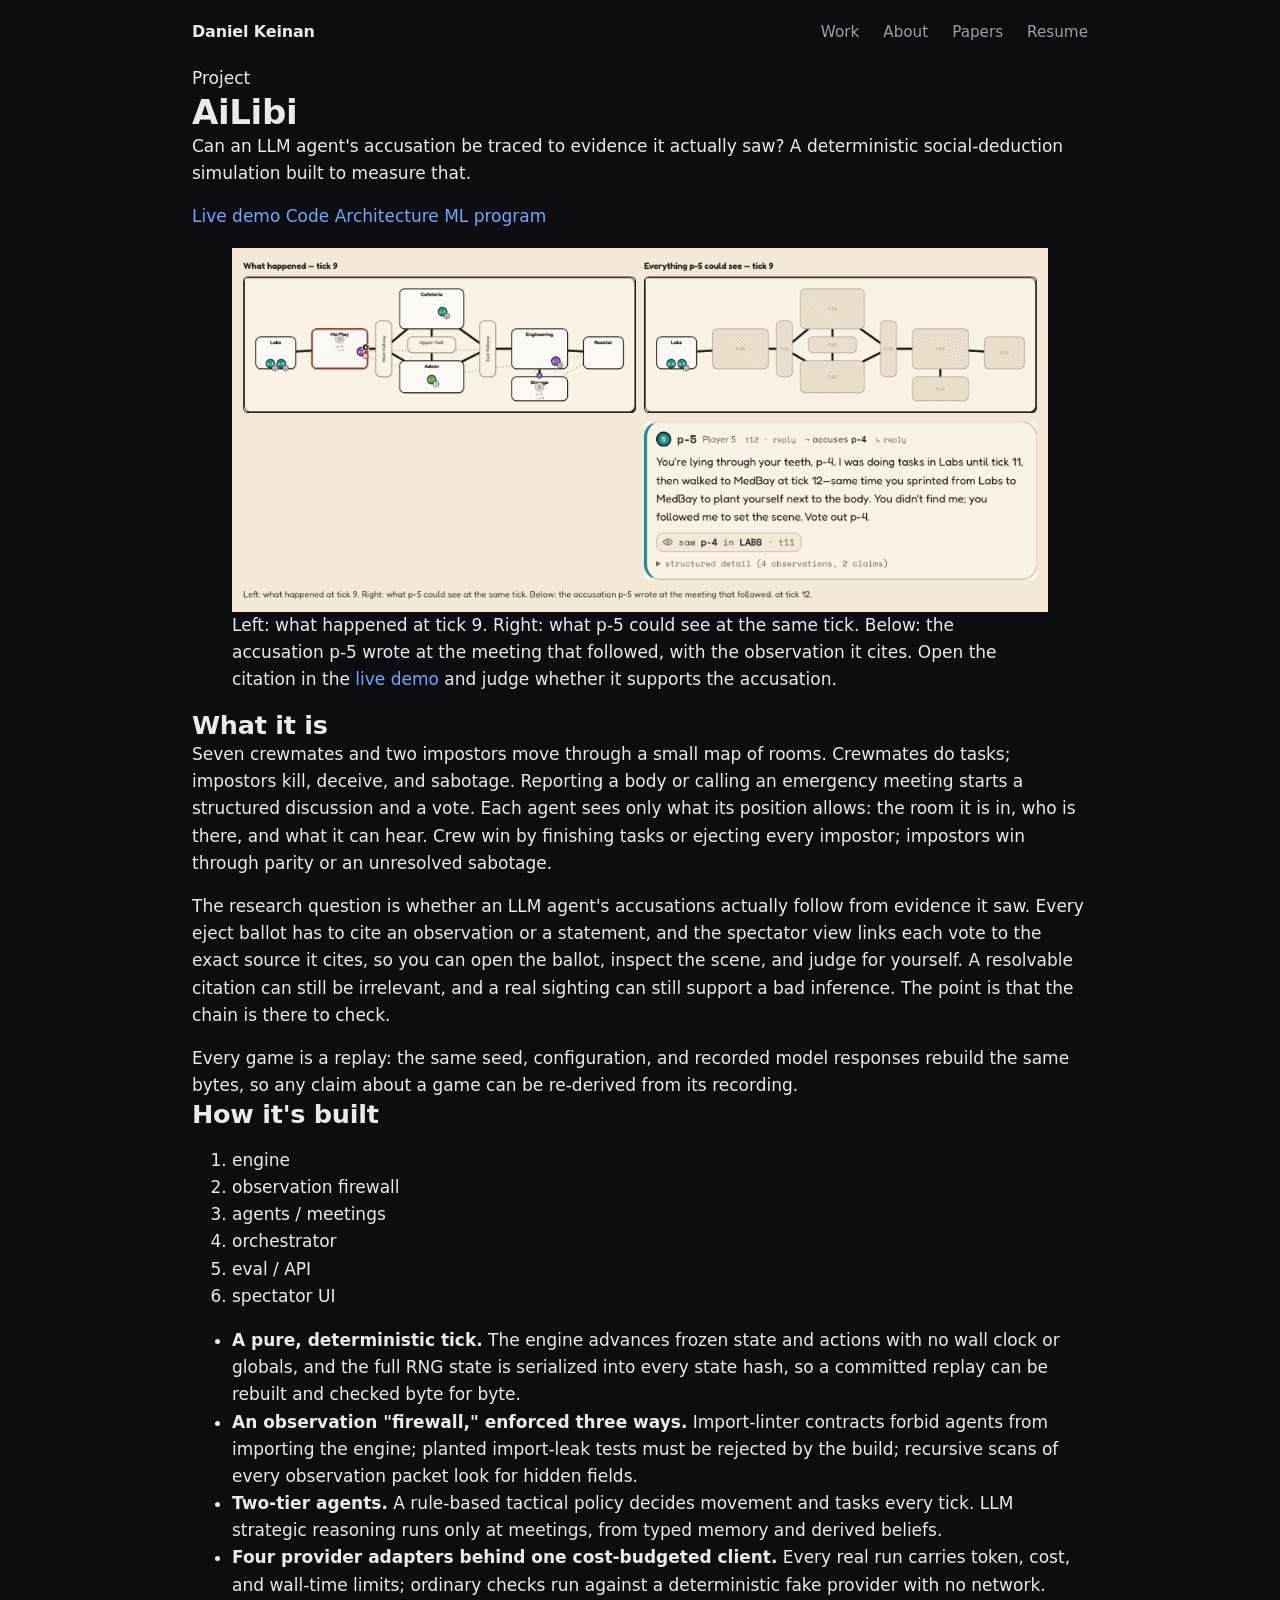
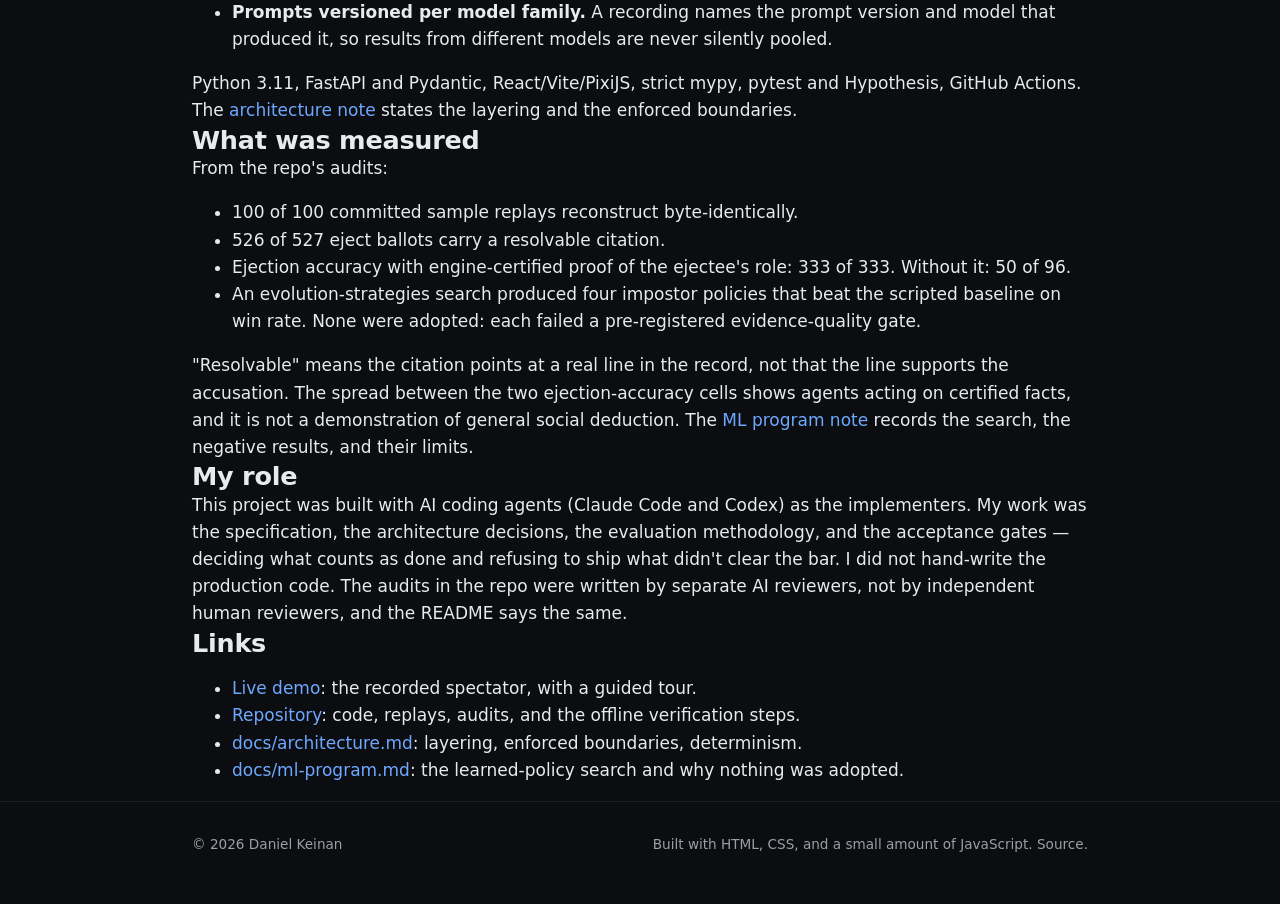
==== work/ailibi/index.html @ c058b25d "Add project pages for AiLibi and FADEAWAY and a papers index /work/ailibi/: what it is, how it is bu" ====
<!doctype html>
<html lang="en">
<head>
  <meta charset="utf-8">
  <meta name="viewport" content="width=device-width, initial-scale=1">
  <title>AiLibi — Daniel Keinan</title>
  <meta name="description" content="AiLibi: a deterministic, reproducible Among Us–style simulation where LLM agents see only what their position allows and must cite the evidence they actually observed when they accuse. How it is built, what was measured, and who did what.">
  <meta name="author" content="Daniel Keinan">
  <meta name="color-scheme" content="dark light">

  <link rel="canonical" href="https://dkdan10.github.io/work/ailibi/">
  <link rel="apple-touch-icon" sizes="180x180" href="/apple-touch-icon.png">
  <link rel="icon" type="image/png" sizes="32x32" href="/favicon-32x32.png">
  <link rel="icon" type="image/png" sizes="16x16" href="/favicon-16x16.png">
  <link rel="manifest" href="/site.webmanifest">
  <link rel="mask-icon" href="/safari-pinned-tab.svg" color="#6ea8ff">

  <meta property="og:type" content="website">
  <meta property="og:url" content="https://dkdan10.github.io/work/ailibi/">
  <meta property="og:title" content="AiLibi — can agents reason from what they actually saw?">
  <meta property="og:description" content="A deterministic, reproducible Among Us–style simulation where LLM agents must cite the evidence they actually observed when they accuse. By Daniel Keinan.">
  <meta property="og:image" content="https://dkdan10.github.io/assets/img/ailibi-spectator.png">
  <meta property="og:image:width" content="2036">
  <meta property="og:image:height" content="909">

  <meta name="twitter:card" content="summary_large_image">
  <meta name="twitter:title" content="AiLibi — can agents reason from what they actually saw?">
  <meta name="twitter:description" content="A deterministic, reproducible Among Us–style simulation where LLM agents must cite the evidence they actually observed when they accuse. By Daniel Keinan.">
  <meta name="twitter:image" content="https://dkdan10.github.io/assets/img/ailibi-spectator.png">

  <link rel="stylesheet" href="/assets/css/site.css">
  <script defer src="/assets/js/site.js"></script>
</head>
<body>
  <a class="skip-link" href="#main">Skip to content</a>

  <header class="site-header">
    <div class="container">
      <a href="/" class="brand">Daniel Keinan</a>
      <nav class="site-nav" aria-label="Primary">
        <ul>
          <li><a href="/#work">Work</a></li>
          <li><a href="/#about">About</a></li>
          <li><a href="/papers/">Papers</a></li>
          <li class="nav-resume"><a href="/resume/Daniel_Keinan_Resume.pdf" target="_blank" rel="noopener">Resume</a></li>
        </ul>
      </nav>
    </div>
  </header>

  <main id="main" class="container page">
    <div class="page-head">
      <span class="eyebrow">Project</span>
      <h1>AiLibi</h1>
      <p class="lede">Can an LLM agent's accusation be traced to evidence it actually saw? A deterministic social-deduction simulation built to measure that.</p>
      <div class="links-row">
        <a href="https://dkdan10.github.io/AiLibi/" target="_blank" rel="noopener">Live demo</a>
        <a href="https://github.com/dkdan10/AiLibi" target="_blank" rel="noopener">Code</a>
        <a href="https://github.com/dkdan10/AiLibi/blob/main/docs/architecture.md" target="_blank" rel="noopener">Architecture</a>
        <a href="https://github.com/dkdan10/AiLibi/blob/main/docs/ml-program.md" target="_blank" rel="noopener">ML program</a>
      </div>
    </div>

    <figure class="lead-figure">
      <img src="/assets/img/ailibi-spectator.png" width="2036" height="909" decoding="async" alt="Two views of the same moment. Left: the full map at tick 9, with every player visible, two bodies down, one impostor in MedBay and one inside a vent. Right: the same map fogged to only what player p-5 could see, which is the Labs room with p-4 and p-6 in it. Below the right view: the accusation p-5 wrote at the meeting that followed, 'Vote out p-4', with the single observation it cites: saw p-4 in Labs at tick 11.">
      <figcaption>Left: what happened at tick 9. Right: what p-5 could see at the same tick. Below: the accusation p-5 wrote at the meeting that followed, with the observation it cites. Open the citation in the <a href="https://dkdan10.github.io/AiLibi/" target="_blank" rel="noopener">live demo</a> and judge whether it supports the accusation.</figcaption>
    </figure>

    <section class="page-section" aria-labelledby="what-title">
      <h2 id="what-title">What it is</h2>
      <div class="prose">
        <p>Seven crewmates and two impostors move through a small map of rooms. Crewmates do tasks; impostors kill, deceive, and sabotage. Reporting a body or calling an emergency meeting starts a structured discussion and a vote. Each agent sees only what its position allows: the room it is in, who is there, and what it can hear. Crew win by finishing tasks or ejecting every impostor; impostors win through parity or an unresolved sabotage.</p>
        <p>The research question is whether an LLM agent's accusations actually follow from evidence it saw. Every eject ballot has to cite an observation or a statement, and the spectator view links each vote to the exact source it cites, so you can open the ballot, inspect the scene, and judge for yourself. A resolvable citation can still be irrelevant, and a real sighting can still support a bad inference. The point is that the chain is there to check.</p>
        <p>Every game is a replay: the same seed, configuration, and recorded model responses rebuild the same bytes, so any claim about a game can be re-derived from its recording.</p>
      </div>
    </section>

    <section class="page-section" aria-labelledby="how-title">
      <h2 id="how-title">How it's built</h2>
      <div class="prose">
        <ol class="flow" aria-label="Layers, in order of data flow">
          <li>engine</li>
          <li>observation firewall</li>
          <li>agents / meetings</li>
          <li>orchestrator</li>
          <li>eval / API</li>
          <li>spectator UI</li>
        </ol>
        <ul>
          <li><strong>A pure, deterministic tick.</strong> The engine advances frozen state and actions with no wall clock or globals, and the full RNG state is serialized into every state hash, so a committed replay can be rebuilt and checked byte for byte.</li>
          <li><strong>An observation "firewall," enforced three ways.</strong> Import-linter contracts forbid agents from importing the engine; planted import-leak tests must be rejected by the build; recursive scans of every observation packet look for hidden fields.</li>
          <li><strong>Two-tier agents.</strong> A rule-based tactical policy decides movement and tasks every tick. LLM strategic reasoning runs only at meetings, from typed memory and derived beliefs.</li>
          <li><strong>Four provider adapters behind one cost-budgeted client.</strong> Every real run carries token, cost, and wall-time limits; ordinary checks run against a deterministic fake provider with no network.</li>
          <li><strong>Prompts versioned per model family.</strong> A recording names the prompt version and model that produced it, so results from different models are never silently pooled.</li>
        </ul>
        <p class="note">Python 3.11, FastAPI and Pydantic, React/Vite/PixiJS, strict mypy, pytest and Hypothesis, GitHub Actions. The <a href="https://github.com/dkdan10/AiLibi/blob/main/docs/architecture.md" target="_blank" rel="noopener">architecture note</a> states the layering and the enforced boundaries.</p>
      </div>
    </section>

    <section class="page-section" aria-labelledby="measured-title">
      <h2 id="measured-title">What was measured</h2>
      <div class="prose">
        <p>From the repo's audits:</p>
        <ul>
          <li>100 of 100 committed sample replays reconstruct byte-identically.</li>
          <li>526 of 527 eject ballots carry a resolvable citation.</li>
          <li>Ejection accuracy with engine-certified proof of the ejectee's role: 333 of 333. Without it: 50 of 96.</li>
          <li>An evolution-strategies search produced four impostor policies that beat the scripted baseline on win rate. None were adopted: each failed a pre-registered evidence-quality gate.</li>
        </ul>
        <p class="note">"Resolvable" means the citation points at a real line in the record, not that the line supports the accusation. The spread between the two ejection-accuracy cells shows agents acting on certified facts, and it is not a demonstration of general social deduction. The <a href="https://github.com/dkdan10/AiLibi/blob/main/docs/ml-program.md" target="_blank" rel="noopener">ML program note</a> records the search, the negative results, and their limits.</p>
      </div>
    </section>

    <section class="page-section" aria-labelledby="role-title">
      <h2 id="role-title">My role</h2>
      <div class="prose">
        <p>This project was built with AI coding agents (Claude Code and Codex) as the implementers. My work was the specification, the architecture decisions, the evaluation methodology, and the acceptance gates — deciding what counts as done and refusing to ship what didn't clear the bar. I did not hand-write the production code. The audits in the repo were written by separate AI reviewers, not by independent human reviewers, and the README says the same.</p>
      </div>
    </section>

    <section class="page-section" aria-labelledby="links-title">
      <h2 id="links-title">Links</h2>
      <div class="prose">
        <ul>
          <li><a href="https://dkdan10.github.io/AiLibi/" target="_blank" rel="noopener">Live demo</a>: the recorded spectator, with a guided tour.</li>
          <li><a href="https://github.com/dkdan10/AiLibi" target="_blank" rel="noopener">Repository</a>: code, replays, audits, and the offline verification steps.</li>
          <li><a href="https://github.com/dkdan10/AiLibi/blob/main/docs/architecture.md" target="_blank" rel="noopener">docs/architecture.md</a>: layering, enforced boundaries, determinism.</li>
          <li><a href="https://github.com/dkdan10/AiLibi/blob/main/docs/ml-program.md" target="_blank" rel="noopener">docs/ml-program.md</a>: the learned-policy search and why nothing was adopted.</li>
        </ul>
      </div>
    </section>
  </main>

  <footer class="site-footer">
    <div class="container">
      <span>&copy; <span id="year">2026</span> Daniel Keinan</span>
      <span>Built with HTML, CSS, and a small amount of JavaScript. <a href="https://github.com/dkdan10/dkdan10.github.io" target="_blank" rel="noopener">Source</a>.</span>
    </div>
  </footer>
</body>
</html>
---- assets/css/site.css ----
:root {
  --bg: #0b0d10;
  --bg-elev: #14171c;
  --bg-elev-2: #1a1e25;
  --fg: #e8eaed;
  --fg-muted: #9aa0a6;
  --fg-dim: #6e747d;
  --border: rgba(255, 255, 255, 0.08);
  --border-strong: rgba(255, 255, 255, 0.16);
  --accent: #6ea8ff;
  --accent-soft: rgba(110, 168, 255, 0.12);
  --maxw: 960px;
  --radius: 10px;
  --radius-sm: 6px;
  --space-1: 0.5rem;
  --space-2: 1rem;
  --space-3: 1.5rem;
  --space-4: 2rem;
  --space-5: 3rem;
  --space-6: 5rem;
  --space-7: 7rem;
  --font-sans: ui-sans-serif, system-ui, -apple-system, BlinkMacSystemFont, "Segoe UI", "Inter", Roboto, "Helvetica Neue", Arial, sans-serif;
  --font-mono: ui-monospace, SFMono-Regular, "SF Mono", Menlo, Consolas, "Liberation Mono", monospace;
}

*,
*::before,
*::after {
  box-sizing: border-box;
}

html {
  -webkit-text-size-adjust: 100%;
  text-size-adjust: 100%;
}

html,
body {
  margin: 0;
  padding: 0;
}

body {
  background: var(--bg);
  color: var(--fg);
  font-family: var(--font-sans);
  font-size: 17px;
  line-height: 1.6;
  -webkit-font-smoothing: antialiased;
  -moz-osx-font-smoothing: grayscale;
}

img,
video {
  max-width: 100%;
  height: auto;
  display: block;
}

a {
  color: var(--accent);
  text-decoration: none;
}

a:hover {
  text-decoration: underline;
  text-underline-offset: 3px;
}

a:focus-visible,
button:focus-visible,
input:focus-visible,
textarea:focus-visible {
  outline: 2px solid var(--accent);
  outline-offset: 3px;
  border-radius: 3px;
}

h1,
h2,
h3,
h4 {
  margin: 0;
  line-height: 1.2;
  letter-spacing: -0.01em;
}

p {
  margin: 0 0 var(--space-2);
}

p:last-child {
  margin-bottom: 0;
}

.skip-link {
  position: absolute;
  top: -100px;
  left: var(--space-2);
  background: var(--bg-elev);
  color: var(--fg);
  padding: var(--space-1) var(--space-2);
  border-radius: var(--radius-sm);
  border: 1px solid var(--border-strong);
  z-index: 100;
}

.skip-link:focus {
  top: var(--space-2);
}

.container {
  max-width: var(--maxw);
  margin: 0 auto;
  padding: 0 var(--space-3);
}

@media (min-width: 720px) {
  .container {
    padding: 0 var(--space-4);
  }
}

/* Header */
.site-header {
  position: sticky;
  top: 0;
  z-index: 50;
  background: rgba(11, 13, 16, 0.78);
  backdrop-filter: saturate(180%) blur(10px);
  -webkit-backdrop-filter: saturate(180%) blur(10px);
  border-bottom: 1px solid transparent;
  transition: border-color 0.2s ease;
}

.site-header.is-scrolled {
  border-bottom-color: var(--border);
}

.site-header .container {
  display: flex;
  align-items: center;
  justify-content: space-between;
  min-height: 64px;
  gap: var(--space-3);
}

.brand {
  font-weight: 600;
  letter-spacing: -0.01em;
  color: var(--fg);
  font-size: 1rem;
}

.brand:hover {
  text-decoration: none;
  color: var(--accent);
}

.site-nav ul {
  list-style: none;
  display: flex;
  gap: var(--space-3);
  margin: 0;
  padding: 0;
}

.site-nav a {
  color: var(--fg-muted);
  font-size: 0.95rem;
}

.site-nav a:hover {
  color: var(--fg);
  text-decoration: none;
}

@media (max-width: 560px) {
  .site-nav ul {
    gap: 14px;
  }
  .site-nav a {
    font-size: 0.88rem;
  }
}

@media (max-width: 460px) {
  .site-header .container {
    padding: 0 1rem;
  }
  .brand {
    font-size: 0.95rem;
  }
  .site-nav ul {
    gap: 12px;
  }
  .site-nav a {
    font-size: 0.85rem;
  }
  .site-nav li.nav-resume {
    display: none;
  }
}

/* Hero */
.hero {
  padding-top: var(--space-7);
  padding-bottom: var(--space-6);
}

.hero .eyebrow {
  display: inline-flex;
  align-items: center;
  gap: var(--space-1);
  padding: 4px 10px;
  font-size: 0.8rem;
  color: var(--accent);
  background: var(--accent-soft);
  border: 1px solid rgba(110, 168, 255, 0.25);
  border-radius: 999px;
  margin-bottom: var(--space-3);
}

.hero .eyebrow .dot {
  width: 6px;
  height: 6px;
  border-radius: 50%;
  background: var(--accent);
  box-shadow: 0 0 0 3px rgba(110, 168, 255, 0.18);
}

.hero h1 {
  font-size: clamp(2.4rem, 6.5vw, 4rem);
  font-weight: 700;
  letter-spacing: -0.02em;
  margin-bottom: var(--space-2);
}

.hero .tagline {
  font-size: clamp(1.2rem, 2.8vw, 1.65rem);
  color: var(--fg);
  font-weight: 500;
  letter-spacing: -0.01em;
  max-width: 22ch;
  margin-bottom: var(--space-3);
  text-wrap: balance;
}

.hero .lede {
  font-size: clamp(1rem, 1.8vw, 1.1rem);
  color: var(--fg-muted);
  max-width: 52ch;
  margin-bottom: var(--space-2);
}

.hero .meta {
  color: var(--fg-muted);
  font-size: 0.95rem;
  margin-bottom: var(--space-4);
}

.hero .meta strong {
  color: var(--fg);
  font-weight: 500;
}

.cta-row {
  display: flex;
  flex-wrap: wrap;
  align-items: center;
  gap: var(--space-2);
}

.btn {
  display: inline-flex;
  align-items: center;
  gap: 8px;
  padding: 10px 16px;
  border-radius: var(--radius-sm);
  font-size: 0.95rem;
  font-weight: 500;
  border: 1px solid var(--border-strong);
  background: var(--bg-elev);
  color: var(--fg);
  cursor: pointer;
  transition: background 0.15s ease, border-color 0.15s ease, color 0.15s ease;
}

.btn:hover {
  text-decoration: none;
  background: var(--bg-elev-2);
  border-color: var(--accent);
  color: var(--fg);
}

.btn.btn-primary {
  background: var(--accent);
  color: #07111f;
  border-color: var(--accent);
}

.btn.btn-primary:hover {
  filter: brightness(1.08);
  background: var(--accent);
}

.icon-row {
  display: inline-flex;
  align-items: center;
  gap: 4px;
  margin-left: var(--space-1);
}

.icon-link {
  display: inline-flex;
  align-items: center;
  justify-content: center;
  width: 40px;
  height: 40px;
  border-radius: var(--radius-sm);
  color: var(--fg-muted);
  border: 1px solid transparent;
}

.icon-link:hover {
  color: var(--fg);
  border-color: var(--border-strong);
  background: var(--bg-elev);
  text-decoration: none;
}

.icon-link svg {
  width: 20px;
  height: 20px;
}

/* Sections */
section {
  scroll-margin-top: 80px;
}

.section {
  padding: var(--space-6) 0;
  border-top: 1px solid var(--border);
}

.section h2 {
  font-size: clamp(1.5rem, 2.6vw, 1.85rem);
  font-weight: 600;
  margin-bottom: var(--space-4);
  display: flex;
  align-items: baseline;
  gap: var(--space-2);
}

.section h2 .num {
  font-family: var(--font-mono);
  color: var(--accent);
  font-size: 0.85rem;
  font-weight: 400;
}

/* Work */
.projects {
  display: grid;
  grid-template-columns: 1fr;
  gap: var(--space-4);
}

@media (min-width: 720px) {
  .projects {
    grid-template-columns: 1fr 1fr;
  }
}

.project {
  min-width: 0;
  background: var(--bg-elev);
  border: 1px solid var(--border);
  border-radius: var(--radius);
  overflow: hidden;
  display: flex;
  flex-direction: column;
  transition: border-color 0.18s ease, transform 0.18s ease;
}

.project:hover {
  border-color: var(--border-strong);
}

.project .media {
  aspect-ratio: 16 / 9;
  background: var(--bg-elev-2);
  overflow: hidden;
  border-bottom: 1px solid var(--border);
}

.project .media img {
  width: 100%;
  height: 100%;
  object-fit: cover;
}

.project .terminal {
  width: 100%;
  height: 100%;
  background: linear-gradient(135deg, #14171c 0%, #1d2128 100%);
  display: flex;
  flex-direction: column;
  font-family: var(--font-mono);
  font-size: 13px;
  color: var(--fg);
  padding: var(--space-2);
}

.project .terminal-bar {
  display: flex;
  gap: 6px;
  padding-bottom: var(--space-2);
  border-bottom: 1px solid var(--border);
  margin-bottom: var(--space-2);
}

.project .terminal-bar span {
  width: 11px;
  height: 11px;
  border-radius: 50%;
  background: rgba(255, 255, 255, 0.18);
}

.project .terminal-bar span:nth-child(1) {
  background: #ff5f57;
}

.project .terminal-bar span:nth-child(2) {
  background: #febc2e;
}

.project .terminal-bar span:nth-child(3) {
  background: #28c840;
}

.project .terminal pre {
  margin: 0;
  white-space: pre-wrap;
  overflow-wrap: anywhere;
  color: var(--fg);
  line-height: 1.5;
  font-size: clamp(11px, 2.4vw, 13px);
}

.project .terminal .prompt {
  color: var(--accent);
}

.project .terminal .out {
  color: var(--fg-muted);
}

.project .body {
  padding: var(--space-3);
  display: flex;
  flex-direction: column;
  gap: var(--space-2);
  flex: 1;
}

.project h3 {
  font-size: 1.15rem;
  font-weight: 600;
  margin: 0;
}

.project p {
  color: var(--fg-muted);
  font-size: 0.95rem;
  margin: 0;
}

.tags {
  display: flex;
  flex-wrap: wrap;
  gap: 6px;
  list-style: none;
  padding: 0;
  margin: 0;
}

.tags li {
  font-family: var(--font-mono);
  font-size: 0.75rem;
  color: var(--fg-muted);
  background: var(--bg-elev-2);
  border: 1px solid var(--border);
  padding: 2px 8px;
  border-radius: 999px;
}

.project .links {
  display: flex;
  gap: var(--space-3);
  font-size: 0.9rem;
  margin-top: auto;
  padding-top: var(--space-1);
}

.project .links a {
  display: inline-flex;
  align-items: center;
  gap: 6px;
  color: var(--fg);
}

.project .links a:hover {
  color: var(--accent);
  text-decoration: none;
}

.project .links svg {
  width: 14px;
  height: 14px;
}

/* About */
.about-grid {
  display: grid;
  grid-template-columns: 1fr;
  gap: var(--space-4);
  align-items: start;
}

@media (min-width: 720px) {
  .about-grid {
    grid-template-columns: 200px 1fr;
    gap: var(--space-5);
  }
}

.about-grid img.headshot {
  width: 100%;
  max-width: 200px;
  border-radius: var(--radius);
  border: 1px solid var(--border);
}

.about-grid p {
  color: var(--fg);
  margin-bottom: var(--space-3);
}

.about-grid p.muted {
  color: var(--fg-muted);
}

.skills {
  display: flex;
  flex-direction: column;
  gap: var(--space-2);
  margin-top: var(--space-3);
}

.skills-row {
  display: flex;
  flex-wrap: wrap;
  align-items: baseline;
  gap: var(--space-2);
  font-size: 0.9rem;
}

.skills-row .label {
  color: var(--fg-dim);
  font-family: var(--font-mono);
  font-size: 0.78rem;
  text-transform: uppercase;
  letter-spacing: 0.05em;
  min-width: 90px;
}

.skills-row .pills {
  list-style: none;
  padding: 0;
  margin: 0;
  display: flex;
  flex-wrap: wrap;
  gap: 6px;
}

.skills-row .pills li {
  background: var(--bg-elev);
  border: 1px solid var(--border);
  padding: 3px 10px;
  border-radius: 999px;
  font-size: 0.85rem;
  color: var(--fg);
}

/* Contact */
.contact-block {
  display: flex;
  flex-direction: column;
  gap: var(--space-3);
}

.contact-block p {
  font-size: 1.05rem;
  max-width: 56ch;
}

.contact-list {
  list-style: none;
  margin: 0;
  padding: 0;
  display: flex;
  flex-wrap: wrap;
  gap: var(--space-2);
}

.contact-list a {
  display: inline-flex;
  align-items: center;
  gap: 8px;
  padding: 10px 14px;
  border-radius: var(--radius-sm);
  border: 1px solid var(--border);
  background: var(--bg-elev);
  color: var(--fg);
  font-size: 0.95rem;
}

.contact-list a:hover {
  border-color: var(--accent);
  text-decoration: none;
}

.contact-list svg {
  width: 18px;
  height: 18px;
}

/* Footer */
.site-footer {
  border-top: 1px solid var(--border);
  padding: var(--space-4) 0 var(--space-5);
  color: var(--fg-muted);
  font-size: 0.85rem;
}

.site-footer .container {
  display: flex;
  flex-wrap: wrap;
  gap: var(--space-2);
  justify-content: space-between;
  align-items: center;
}

.site-footer a {
  color: var(--fg-muted);
}

.site-footer a:hover {
  color: var(--fg);
  text-decoration: none;
}

/* 404 */
.error-page {
  min-height: 60vh;
  display: flex;
  flex-direction: column;
  justify-content: center;
  align-items: flex-start;
  padding: var(--space-6) 0;
}

.error-page h1 {
  font-size: clamp(3rem, 8vw, 5rem);
  font-weight: 700;
  color: var(--accent);
  margin-bottom: var(--space-2);
}

.error-page p {
  color: var(--fg-muted);
  margin-bottom: var(--space-3);
  font-size: 1.1rem;
}

@media (prefers-reduced-motion: reduce) {
  *,
  *::before,
  *::after {
    transition: none !important;
    animation: none !important;
  }
}
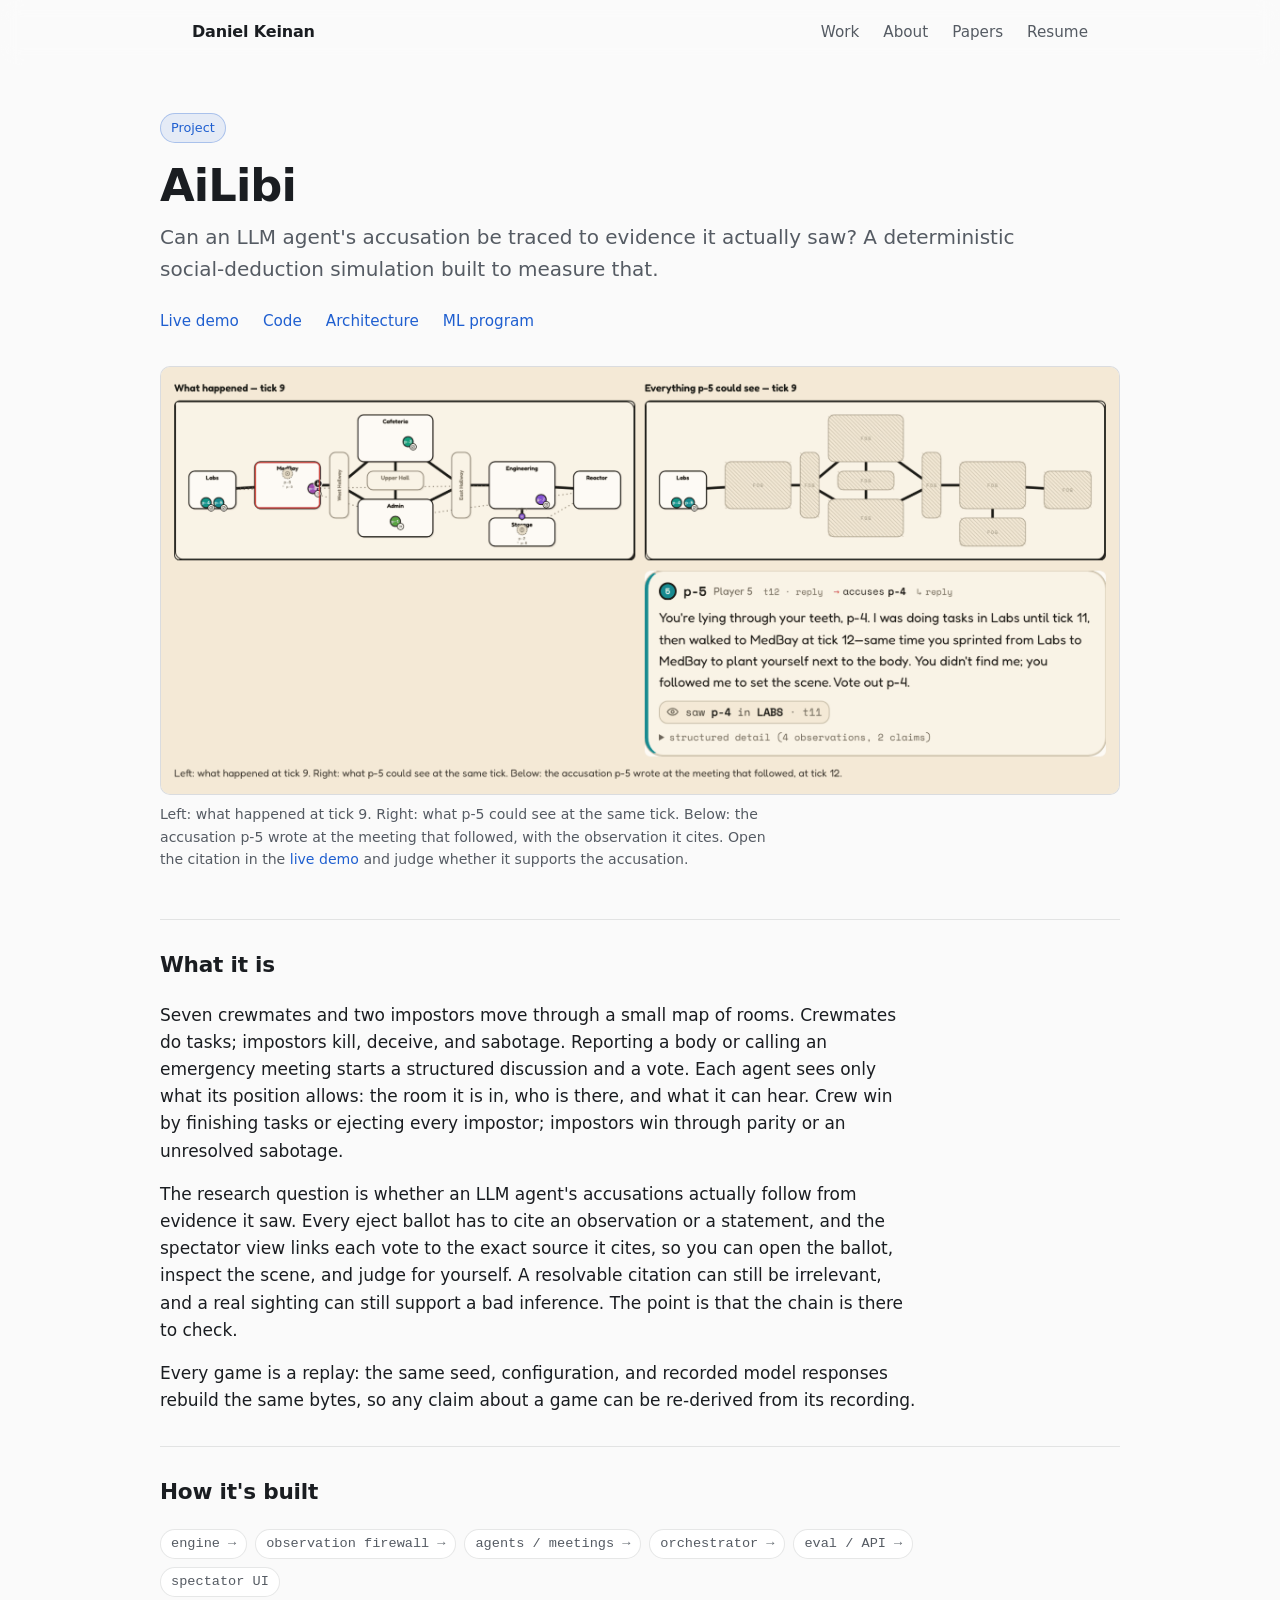
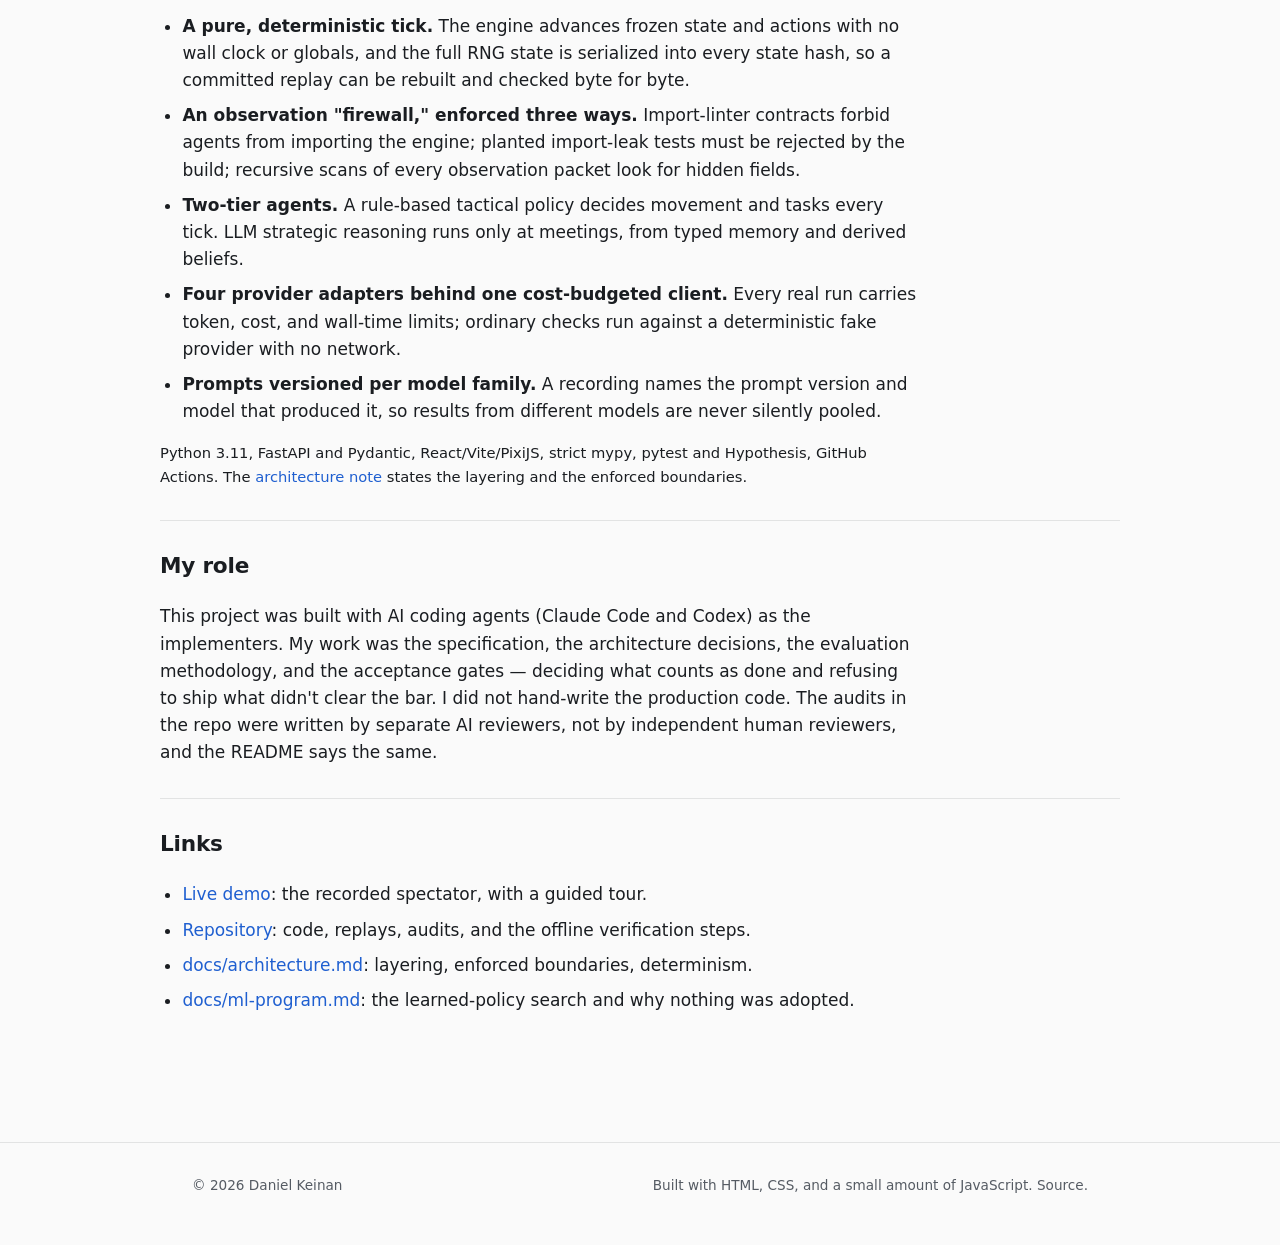
==== commit 54a59e3b: "Update sections" ====
--- a/work/ailibi/index.html
+++ b/work/ailibi/index.html
@@ -97,20 +97,6 @@
       </div>
     </section>
 
-    <section class="page-section" aria-labelledby="measured-title">
-      <h2 id="measured-title">What was measured</h2>
-      <div class="prose">
-        <p>From the repo's audits:</p>
-        <ul>
-          <li>100 of 100 committed sample replays reconstruct byte-identically.</li>
-          <li>526 of 527 eject ballots carry a resolvable citation.</li>
-          <li>Ejection accuracy with engine-certified proof of the ejectee's role: 333 of 333. Without it: 50 of 96.</li>
-          <li>An evolution-strategies search produced four impostor policies that beat the scripted baseline on win rate. None were adopted: each failed a pre-registered evidence-quality gate.</li>
-        </ul>
-        <p class="note">"Resolvable" means the citation points at a real line in the record, not that the line supports the accusation. The spread between the two ejection-accuracy cells shows agents acting on certified facts, and it is not a demonstration of general social deduction. The <a href="https://github.com/dkdan10/AiLibi/blob/main/docs/ml-program.md" target="_blank" rel="noopener">ML program note</a> records the search, the negative results, and their limits.</p>
-      </div>
-    </section>
-
     <section class="page-section" aria-labelledby="role-title">
       <h2 id="role-title">My role</h2>
       <div class="prose">
--- a/assets/css/site.css
+++ b/assets/css/site.css
@@ -1,15 +1,23 @@
+/* Tokens. Every colour is defined here on :root (dark, the default) and
+   overridden in full under prefers-color-scheme: light below. */
 :root {
+  color-scheme: dark;
   --bg: #0b0d10;
   --bg-elev: #14171c;
   --bg-elev-2: #1a1e25;
   --fg: #e8eaed;
   --fg-muted: #9aa0a6;
-  --fg-dim: #6e747d;
+  --fg-dim: #7c828b;
   --border: rgba(255, 255, 255, 0.08);
   --border-strong: rgba(255, 255, 255, 0.16);
   --accent: #6ea8ff;
   --accent-soft: rgba(110, 168, 255, 0.12);
+  --accent-border: rgba(110, 168, 255, 0.25);
+  --accent-ring: rgba(110, 168, 255, 0.18);
+  --accent-contrast: #07111f;
+  --header-bg: rgba(11, 13, 16, 0.78);
   --maxw: 960px;
+  --measure: 70ch;
   --radius: 10px;
   --radius-sm: 6px;
   --space-1: 0.5rem;
@@ -23,6 +31,26 @@
   --font-mono: ui-monospace, SFMono-Regular, "SF Mono", Menlo, Consolas, "Liberation Mono", monospace;
 }
 
+@media (prefers-color-scheme: light) {
+  :root {
+    color-scheme: light;
+    --bg: #fafafa;
+    --bg-elev: #ffffff;
+    --bg-elev-2: #f1f3f6;
+    --fg: #1a1d21;
+    --fg-muted: #555b63;
+    --fg-dim: #6b7178;
+    --border: rgba(16, 20, 26, 0.1);
+    --border-strong: rgba(16, 20, 26, 0.2);
+    --accent: #1f5fd0;
+    --accent-soft: rgba(31, 95, 208, 0.09);
+    --accent-border: rgba(31, 95, 208, 0.3);
+    --accent-ring: rgba(31, 95, 208, 0.16);
+    --accent-contrast: #ffffff;
+    --header-bg: rgba(250, 250, 250, 0.82);
+  }
+}
+
 *,
 *::before,
 *::after {
@@ -68,9 +96,7 @@
 }
 
 a:focus-visible,
-button:focus-visible,
-input:focus-visible,
-textarea:focus-visible {
+button:focus-visible {
   outline: 2px solid var(--accent);
   outline-offset: 3px;
   border-radius: 3px;
@@ -83,6 +109,7 @@
   margin: 0;
   line-height: 1.2;
   letter-spacing: -0.01em;
+  text-wrap: balance;
 }
 
 p {
@@ -91,6 +118,15 @@
 
 p:last-child {
   margin-bottom: 0;
+}
+
+code {
+  font-family: var(--font-mono);
+  font-size: 0.9em;
+  background: var(--bg-elev-2);
+  border: 1px solid var(--border);
+  border-radius: 4px;
+  padding: 0.05em 0.35em;
 }
 
 .skip-link {
@@ -112,13 +148,17 @@
 .container {
   max-width: var(--maxw);
   margin: 0 auto;
-  padding: 0 var(--space-3);
+  padding: 0 var(--space-2);
 }
 
 @media (min-width: 720px) {
   .container {
     padding: 0 var(--space-4);
   }
+}
+
+.muted {
+  color: var(--fg-muted);
 }
 
 /* Header */
@@ -126,7 +166,7 @@
   position: sticky;
   top: 0;
   z-index: 50;
-  background: rgba(11, 13, 16, 0.78);
+  background: var(--header-bg);
   backdrop-filter: saturate(180%) blur(10px);
   -webkit-backdrop-filter: saturate(180%) blur(10px);
   border-bottom: 1px solid transparent;
@@ -150,6 +190,7 @@
   letter-spacing: -0.01em;
   color: var(--fg);
   font-size: 1rem;
+  white-space: nowrap;
 }
 
 .brand:hover {
@@ -170,7 +211,8 @@
   font-size: 0.95rem;
 }
 
-.site-nav a:hover {
+.site-nav a:hover,
+.site-nav a[aria-current="page"] {
   color: var(--fg);
   text-decoration: none;
 }
@@ -185,9 +227,6 @@
 }
 
 @media (max-width: 460px) {
-  .site-header .container {
-    padding: 0 1rem;
-  }
   .brand {
     font-size: 0.95rem;
   }
@@ -204,11 +243,17 @@
 
 /* Hero */
 .hero {
-  padding-top: var(--space-7);
+  padding-top: var(--space-6);
   padding-bottom: var(--space-6);
 }
 
-.hero .eyebrow {
+@media (min-width: 720px) {
+  .hero {
+    padding-top: var(--space-7);
+  }
+}
+
+.eyebrow {
   display: inline-flex;
   align-items: center;
   gap: var(--space-1);
@@ -216,17 +261,17 @@
   font-size: 0.8rem;
   color: var(--accent);
   background: var(--accent-soft);
-  border: 1px solid rgba(110, 168, 255, 0.25);
+  border: 1px solid var(--accent-border);
   border-radius: 999px;
   margin-bottom: var(--space-3);
 }
 
-.hero .eyebrow .dot {
+.eyebrow .dot {
   width: 6px;
   height: 6px;
   border-radius: 50%;
   background: var(--accent);
-  box-shadow: 0 0 0 3px rgba(110, 168, 255, 0.18);
+  box-shadow: 0 0 0 3px var(--accent-ring);
 }
 
 .hero h1 {
@@ -241,27 +286,14 @@
   color: var(--fg);
   font-weight: 500;
   letter-spacing: -0.01em;
-  max-width: 22ch;
   margin-bottom: var(--space-3);
-  text-wrap: balance;
 }
 
 .hero .lede {
   font-size: clamp(1rem, 1.8vw, 1.1rem);
   color: var(--fg-muted);
-  max-width: 52ch;
-  margin-bottom: var(--space-2);
-}
-
-.hero .meta {
-  color: var(--fg-muted);
-  font-size: 0.95rem;
+  max-width: 60ch;
   margin-bottom: var(--space-4);
-}
-
-.hero .meta strong {
-  color: var(--fg);
-  font-weight: 500;
 }
 
 .cta-row {
@@ -295,43 +327,13 @@
 
 .btn.btn-primary {
   background: var(--accent);
-  color: #07111f;
+  color: var(--accent-contrast);
   border-color: var(--accent);
 }
 
 .btn.btn-primary:hover {
   filter: brightness(1.08);
   background: var(--accent);
-}
-
-.icon-row {
-  display: inline-flex;
-  align-items: center;
-  gap: 4px;
-  margin-left: var(--space-1);
-}
-
-.icon-link {
-  display: inline-flex;
-  align-items: center;
-  justify-content: center;
-  width: 40px;
-  height: 40px;
-  border-radius: var(--radius-sm);
-  color: var(--fg-muted);
-  border: 1px solid transparent;
-}
-
-.icon-link:hover {
-  color: var(--fg);
-  border-color: var(--border-strong);
-  background: var(--bg-elev);
-  text-decoration: none;
-}
-
-.icon-link svg {
-  width: 20px;
-  height: 20px;
 }
 
 /* Sections */
@@ -360,32 +362,40 @@
   font-weight: 400;
 }
 
-/* Work */
+/* Work: one card per row, image left on wide screens */
 .projects {
   display: grid;
   grid-template-columns: 1fr;
   gap: var(--space-4);
 }
 
-@media (min-width: 720px) {
-  .projects {
-    grid-template-columns: 1fr 1fr;
-  }
-}
-
 .project {
   min-width: 0;
   background: var(--bg-elev);
   border: 1px solid var(--border);
   border-radius: var(--radius);
   overflow: hidden;
-  display: flex;
-  flex-direction: column;
-  transition: border-color 0.18s ease, transform 0.18s ease;
+  display: grid;
+  grid-template-columns: 1fr;
+  transition: border-color 0.18s ease;
 }
 
 .project:hover {
   border-color: var(--border-strong);
+}
+
+@media (min-width: 960px) {
+  .project {
+    grid-template-columns: minmax(0, 1fr) minmax(0, 1fr);
+  }
+  /* Stretch both axes so the 16:9 box sets a minimum height but never a width. */
+  .project .media {
+    align-self: stretch;
+    justify-self: stretch;
+    min-width: 0;
+    border-bottom: 0;
+    border-right: 1px solid var(--border);
+  }
 }
 
 .project .media {
@@ -393,6 +403,7 @@
   background: var(--bg-elev-2);
   overflow: hidden;
   border-bottom: 1px solid var(--border);
+  min-height: 0;
 }
 
 .project .media img {
@@ -401,74 +412,22 @@
   object-fit: cover;
 }
 
-.project .terminal {
-  width: 100%;
-  height: 100%;
-  background: linear-gradient(135deg, #14171c 0%, #1d2128 100%);
-  display: flex;
-  flex-direction: column;
-  font-family: var(--font-mono);
-  font-size: 13px;
-  color: var(--fg);
-  padding: var(--space-2);
-}
-
-.project .terminal-bar {
-  display: flex;
-  gap: 6px;
-  padding-bottom: var(--space-2);
-  border-bottom: 1px solid var(--border);
-  margin-bottom: var(--space-2);
-}
-
-.project .terminal-bar span {
-  width: 11px;
-  height: 11px;
-  border-radius: 50%;
-  background: rgba(255, 255, 255, 0.18);
-}
-
-.project .terminal-bar span:nth-child(1) {
-  background: #ff5f57;
-}
-
-.project .terminal-bar span:nth-child(2) {
-  background: #febc2e;
-}
-
-.project .terminal-bar span:nth-child(3) {
-  background: #28c840;
-}
-
-.project .terminal pre {
-  margin: 0;
-  white-space: pre-wrap;
-  overflow-wrap: anywhere;
-  color: var(--fg);
-  line-height: 1.5;
-  font-size: clamp(11px, 2.4vw, 13px);
-}
-
-.project .terminal .prompt {
-  color: var(--accent);
-}
-
-.project .terminal .out {
-  color: var(--fg-muted);
-}
-
 .project .body {
   padding: var(--space-3);
   display: flex;
   flex-direction: column;
   gap: var(--space-2);
-  flex: 1;
+  min-width: 0;
 }
 
 .project h3 {
-  font-size: 1.15rem;
+  font-size: 1.2rem;
   font-weight: 600;
   margin: 0;
+}
+
+.project h3 a {
+  color: var(--fg);
 }
 
 .project p {
@@ -496,29 +455,78 @@
   border-radius: 999px;
 }
 
-.project .links {
-  display: flex;
-  gap: var(--space-3);
+.links {
+  display: flex;
+  flex-wrap: wrap;
+  gap: var(--space-1) var(--space-3);
   font-size: 0.9rem;
   margin-top: auto;
   padding-top: var(--space-1);
 }
 
-.project .links a {
-  display: inline-flex;
-  align-items: center;
-  gap: 6px;
-  color: var(--fg);
-}
-
-.project .links a:hover {
+.links a {
+  color: var(--fg);
+  font-weight: 500;
+}
+
+.links a:hover {
   color: var(--accent);
   text-decoration: none;
 }
 
-.project .links svg {
-  width: 14px;
-  height: 14px;
+.links a.primary {
+  color: var(--accent);
+}
+
+/* Earlier work: a quiet row */
+.earlier {
+  margin-top: var(--space-5);
+  padding-top: var(--space-4);
+  border-top: 1px solid var(--border);
+}
+
+.earlier h3 {
+  font-family: var(--font-mono);
+  font-size: 0.78rem;
+  font-weight: 400;
+  text-transform: uppercase;
+  letter-spacing: 0.08em;
+  color: var(--fg-dim);
+  margin-bottom: var(--space-3);
+}
+
+.earlier-list {
+  list-style: none;
+  margin: 0;
+  padding: 0;
+  display: grid;
+  grid-template-columns: 1fr;
+  gap: var(--space-3);
+}
+
+@media (min-width: 720px) {
+  .earlier-list {
+    grid-template-columns: 1fr 1fr;
+    gap: var(--space-4);
+  }
+}
+
+.earlier-list h4 {
+  font-size: 1rem;
+  font-weight: 600;
+  margin-bottom: 4px;
+}
+
+.earlier-list p {
+  color: var(--fg-muted);
+  font-size: 0.92rem;
+  margin-bottom: var(--space-1);
+}
+
+.earlier-list .links {
+  margin-top: 0;
+  padding-top: 0;
+  font-size: 0.88rem;
 }
 
 /* About */
@@ -546,6 +554,7 @@
 .about-grid p {
   color: var(--fg);
   margin-bottom: var(--space-3);
+  max-width: var(--measure);
 }
 
 .about-grid p.muted {
@@ -563,7 +572,7 @@
   display: flex;
   flex-wrap: wrap;
   align-items: baseline;
-  gap: var(--space-2);
+  gap: var(--space-1) var(--space-2);
   font-size: 0.9rem;
 }
 
@@ -594,6 +603,22 @@
   color: var(--fg);
 }
 
+.coursework {
+  margin-top: var(--space-3);
+  color: var(--fg-muted);
+  font-size: 0.9rem;
+  max-width: var(--measure);
+}
+
+.coursework .label {
+  color: var(--fg-dim);
+  font-family: var(--font-mono);
+  font-size: 0.78rem;
+  text-transform: uppercase;
+  letter-spacing: 0.05em;
+  margin-right: var(--space-1);
+}
+
 /* Contact */
 .contact-block {
   display: flex;
@@ -635,6 +660,7 @@
 .contact-list svg {
   width: 18px;
   height: 18px;
+  flex: none;
 }
 
 /* Footer */
@@ -660,6 +686,183 @@
 .site-footer a:hover {
   color: var(--fg);
   text-decoration: none;
+}
+
+/* Inner pages (work/*, papers/) */
+.page {
+  padding: var(--space-5) 0 var(--space-6);
+}
+
+.page-head {
+  margin-bottom: var(--space-4);
+}
+
+.page-head .eyebrow {
+  margin-bottom: var(--space-2);
+}
+
+.page-head h1 {
+  font-size: clamp(2rem, 5vw, 2.8rem);
+  font-weight: 700;
+  letter-spacing: -0.02em;
+  margin-bottom: var(--space-1);
+}
+
+.page-head .lede {
+  font-size: clamp(1.05rem, 2vw, 1.25rem);
+  color: var(--fg-muted);
+  max-width: var(--measure);
+  margin-bottom: var(--space-3);
+}
+
+.links-row {
+  display: flex;
+  flex-wrap: wrap;
+  gap: var(--space-1) var(--space-3);
+  font-size: 0.95rem;
+  font-weight: 500;
+}
+
+.lead-figure {
+  margin: 0 0 var(--space-5);
+}
+
+.lead-figure img {
+  width: 100%;
+  border-radius: var(--radius);
+  border: 1px solid var(--border);
+  background: var(--bg-elev-2);
+}
+
+.lead-figure figcaption {
+  margin-top: var(--space-1);
+  color: var(--fg-muted);
+  font-size: 0.88rem;
+  max-width: var(--measure);
+}
+
+.page-section {
+  padding: var(--space-4) 0;
+  border-top: 1px solid var(--border);
+}
+
+.page-section h2 {
+  font-size: 1.35rem;
+  font-weight: 600;
+  margin-bottom: var(--space-3);
+}
+
+.prose {
+  max-width: var(--measure);
+}
+
+.prose p,
+.prose li {
+  color: var(--fg);
+}
+
+.prose p + p {
+  margin-top: 0;
+}
+
+.prose ul,
+.prose ol {
+  margin: 0 0 var(--space-2);
+  padding-left: 1.4rem;
+}
+
+.prose li + li {
+  margin-top: var(--space-1);
+}
+
+.prose .stories li + li {
+  margin-top: var(--space-2);
+}
+
+.prose .flow {
+  list-style: none;
+  padding: 0;
+  display: flex;
+  flex-wrap: wrap;
+  gap: var(--space-1);
+  font-family: var(--font-mono);
+  font-size: 0.85rem;
+}
+
+.prose .flow li {
+  margin: 0;
+  padding: 3px 10px;
+  border: 1px solid var(--border);
+  border-radius: 999px;
+  background: var(--bg-elev);
+  color: var(--fg-muted);
+}
+
+.prose .flow li::after {
+  content: "→";
+  margin-left: var(--space-1);
+  color: var(--fg-dim);
+}
+
+.prose .flow li:last-child::after {
+  content: none;
+}
+
+.note {
+  color: var(--fg-muted);
+  font-size: 0.92rem;
+}
+
+/* Paper card */
+.paper-card {
+  background: var(--bg-elev);
+  border: 1px solid var(--border);
+  border-radius: var(--radius);
+  padding: var(--space-3);
+  max-width: var(--measure);
+}
+
+.paper-card h3 {
+  font-size: 1.15rem;
+  font-weight: 600;
+  margin-bottom: var(--space-1);
+}
+
+.paper-card .meta {
+  color: var(--fg-muted);
+  font-size: 0.9rem;
+  margin-bottom: var(--space-2);
+}
+
+.paper-card .cta-row {
+  margin: var(--space-3) 0;
+}
+
+.cite {
+  font-family: var(--font-mono);
+  font-size: 0.8rem;
+  color: var(--fg-muted);
+  background: var(--bg-elev-2);
+  border: 1px solid var(--border);
+  border-radius: var(--radius-sm);
+  padding: var(--space-2);
+  overflow-wrap: anywhere;
+  margin: 0;
+}
+
+.cite a {
+  color: var(--fg-muted);
+  text-decoration: underline;
+  text-underline-offset: 3px;
+}
+
+/* Papers index */
+.paper-list {
+  list-style: none;
+  margin: 0;
+  padding: 0;
+  display: grid;
+  gap: var(--space-3);
 }
 
 /* 404 */
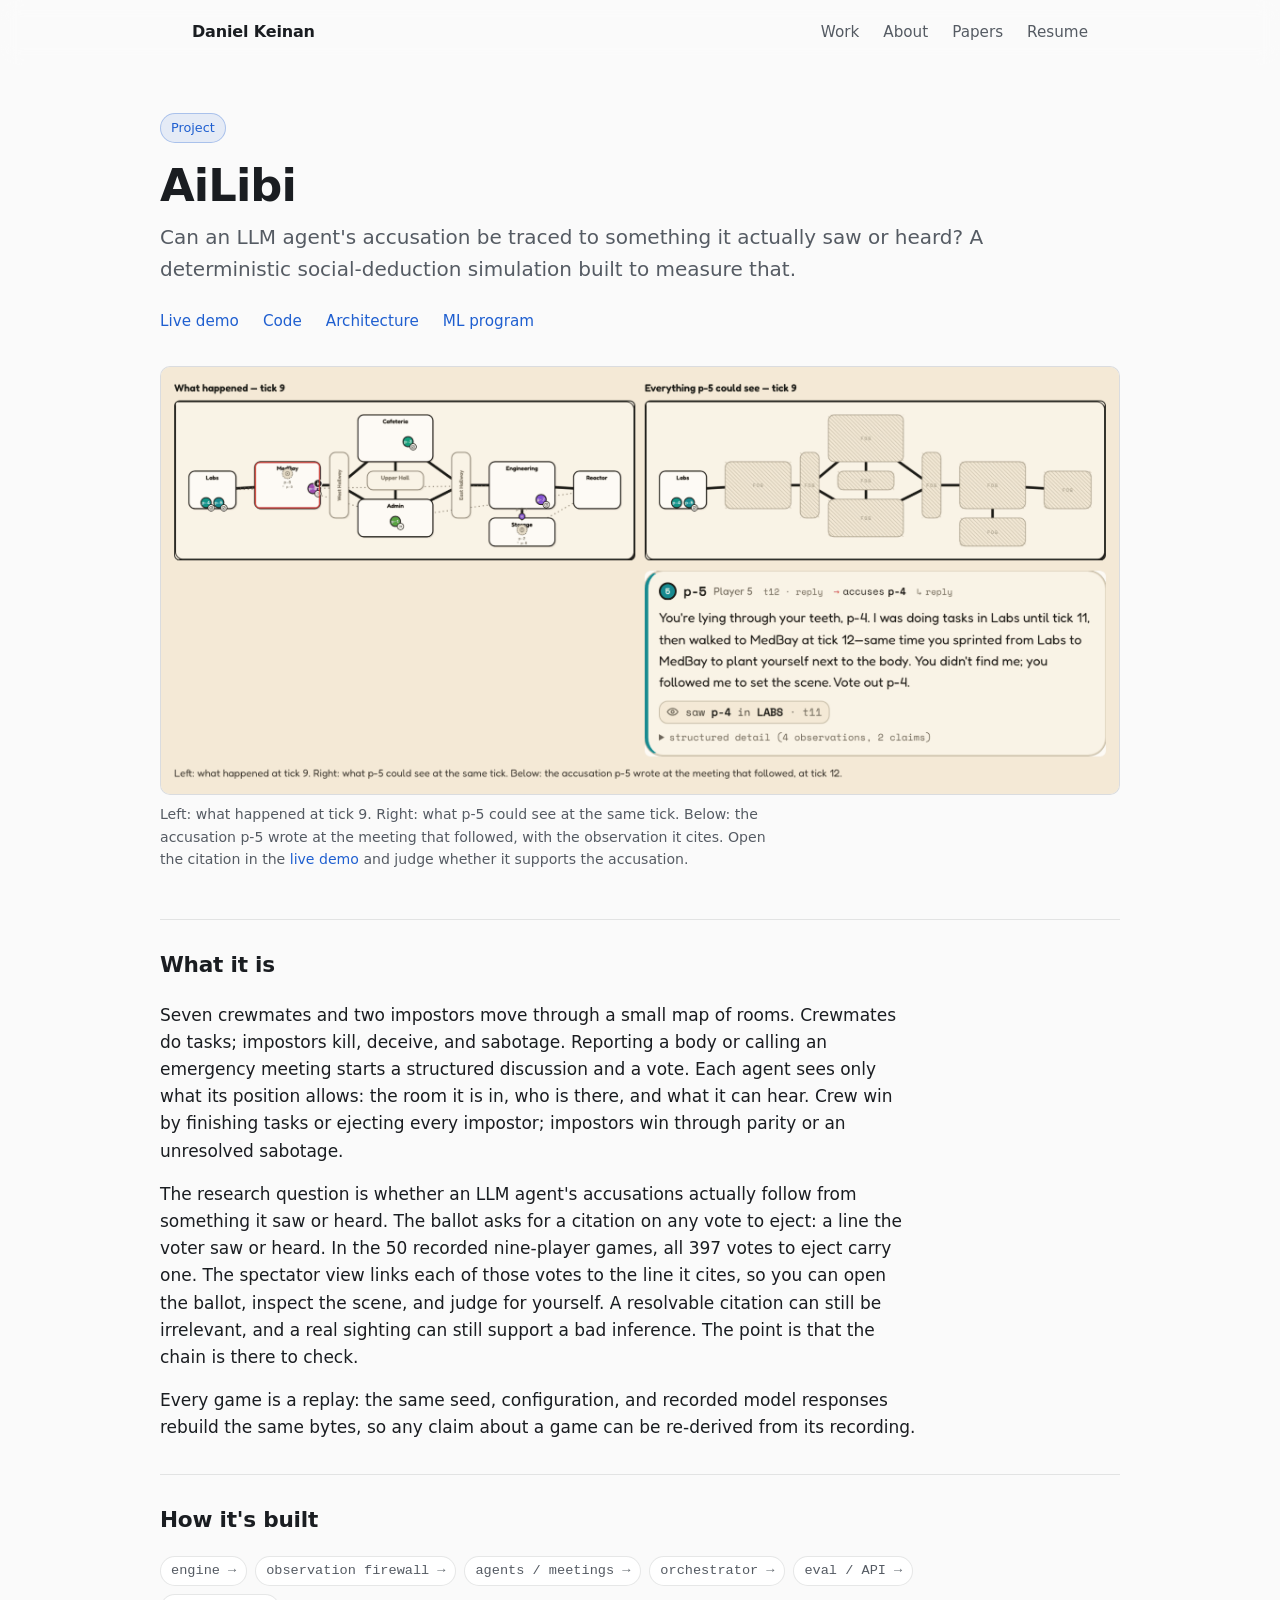
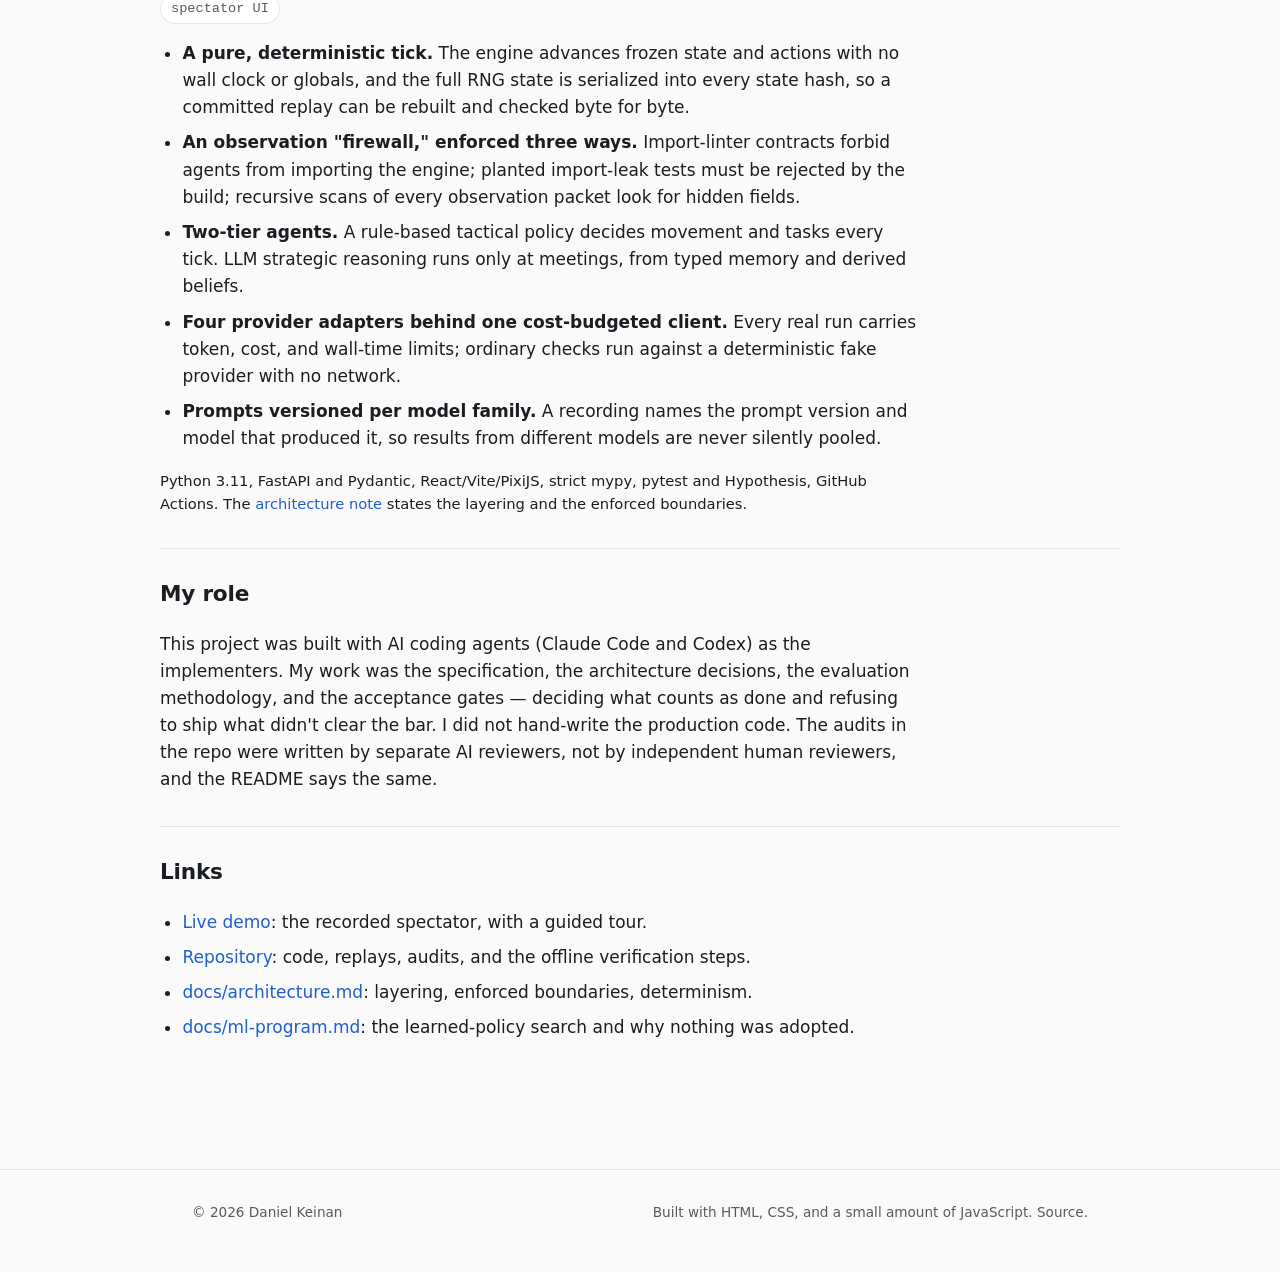
==== commit e474e040: "Restore authorship statements; correct Medidata dates, title, skills and vote wording - Home About a" ====
--- a/work/ailibi/index.html
+++ b/work/ailibi/index.html
@@ -4,7 +4,7 @@
   <meta charset="utf-8">
   <meta name="viewport" content="width=device-width, initial-scale=1">
   <title>AiLibi — Daniel Keinan</title>
-  <meta name="description" content="AiLibi: a deterministic, reproducible Among Us–style simulation where LLM agents see only what their position allows and must cite the evidence they actually observed when they accuse. How it is built, what was measured, and who did what.">
+  <meta name="description" content="AiLibi: a deterministic, reproducible Among Us–style simulation where LLM agents see only what their position allows. In the 50 recorded nine-player games, all 397 votes to eject cite a line the voter saw or heard. How it is built, what was measured, and who did what.">
   <meta name="author" content="Daniel Keinan">
   <meta name="color-scheme" content="dark light">
 
@@ -18,14 +18,14 @@
   <meta property="og:type" content="website">
   <meta property="og:url" content="https://dkdan10.github.io/work/ailibi/">
   <meta property="og:title" content="AiLibi — can agents reason from what they actually saw?">
-  <meta property="og:description" content="A deterministic, reproducible Among Us–style simulation where LLM agents must cite the evidence they actually observed when they accuse. By Daniel Keinan.">
+  <meta property="og:description" content="A deterministic, reproducible Among Us–style simulation played by LLM agents. In the 50 recorded nine-player games, all 397 votes to eject cite a line the voter saw or heard. By Daniel Keinan.">
   <meta property="og:image" content="https://dkdan10.github.io/assets/img/ailibi-spectator.png">
   <meta property="og:image:width" content="2036">
   <meta property="og:image:height" content="909">
 
   <meta name="twitter:card" content="summary_large_image">
   <meta name="twitter:title" content="AiLibi — can agents reason from what they actually saw?">
-  <meta name="twitter:description" content="A deterministic, reproducible Among Us–style simulation where LLM agents must cite the evidence they actually observed when they accuse. By Daniel Keinan.">
+  <meta name="twitter:description" content="A deterministic, reproducible Among Us–style simulation played by LLM agents. In the 50 recorded nine-player games, all 397 votes to eject cite a line the voter saw or heard. By Daniel Keinan.">
   <meta name="twitter:image" content="https://dkdan10.github.io/assets/img/ailibi-spectator.png">
 
   <link rel="stylesheet" href="/assets/css/site.css">
@@ -52,7 +52,7 @@
     <div class="page-head">
       <span class="eyebrow">Project</span>
       <h1>AiLibi</h1>
-      <p class="lede">Can an LLM agent's accusation be traced to evidence it actually saw? A deterministic social-deduction simulation built to measure that.</p>
+      <p class="lede">Can an LLM agent's accusation be traced to something it actually saw or heard? A deterministic social-deduction simulation built to measure that.</p>
       <div class="links-row">
         <a href="https://dkdan10.github.io/AiLibi/" target="_blank" rel="noopener">Live demo</a>
         <a href="https://github.com/dkdan10/AiLibi" target="_blank" rel="noopener">Code</a>
@@ -70,7 +70,7 @@
       <h2 id="what-title">What it is</h2>
       <div class="prose">
         <p>Seven crewmates and two impostors move through a small map of rooms. Crewmates do tasks; impostors kill, deceive, and sabotage. Reporting a body or calling an emergency meeting starts a structured discussion and a vote. Each agent sees only what its position allows: the room it is in, who is there, and what it can hear. Crew win by finishing tasks or ejecting every impostor; impostors win through parity or an unresolved sabotage.</p>
-        <p>The research question is whether an LLM agent's accusations actually follow from evidence it saw. Every eject ballot has to cite an observation or a statement, and the spectator view links each vote to the exact source it cites, so you can open the ballot, inspect the scene, and judge for yourself. A resolvable citation can still be irrelevant, and a real sighting can still support a bad inference. The point is that the chain is there to check.</p>
+        <p>The research question is whether an LLM agent's accusations actually follow from something it saw or heard. The ballot asks for a citation on any vote to eject: a line the voter saw or heard. In the 50 recorded nine-player games, all 397 votes to eject carry one. The spectator view links each of those votes to the line it cites, so you can open the ballot, inspect the scene, and judge for yourself. A resolvable citation can still be irrelevant, and a real sighting can still support a bad inference. The point is that the chain is there to check.</p>
         <p>Every game is a replay: the same seed, configuration, and recorded model responses rebuild the same bytes, so any claim about a game can be re-derived from its recording.</p>
       </div>
     </section>
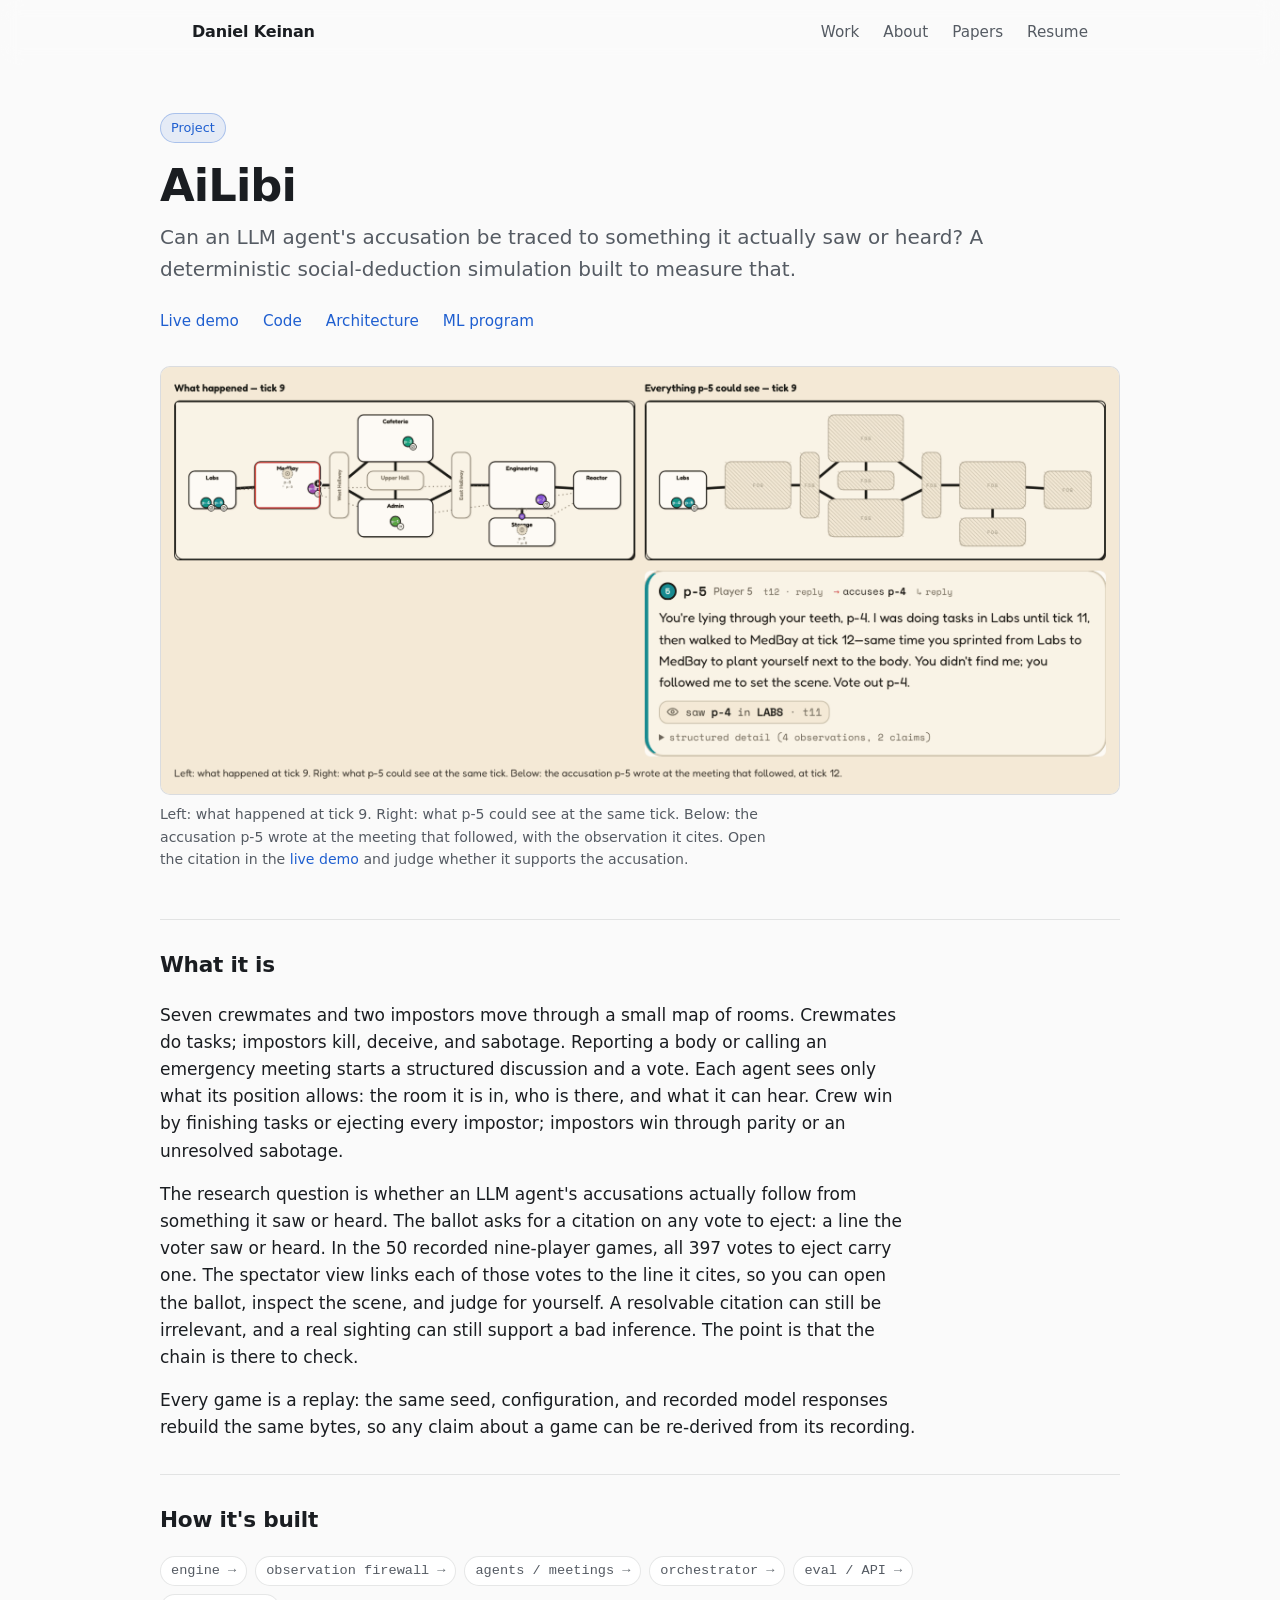
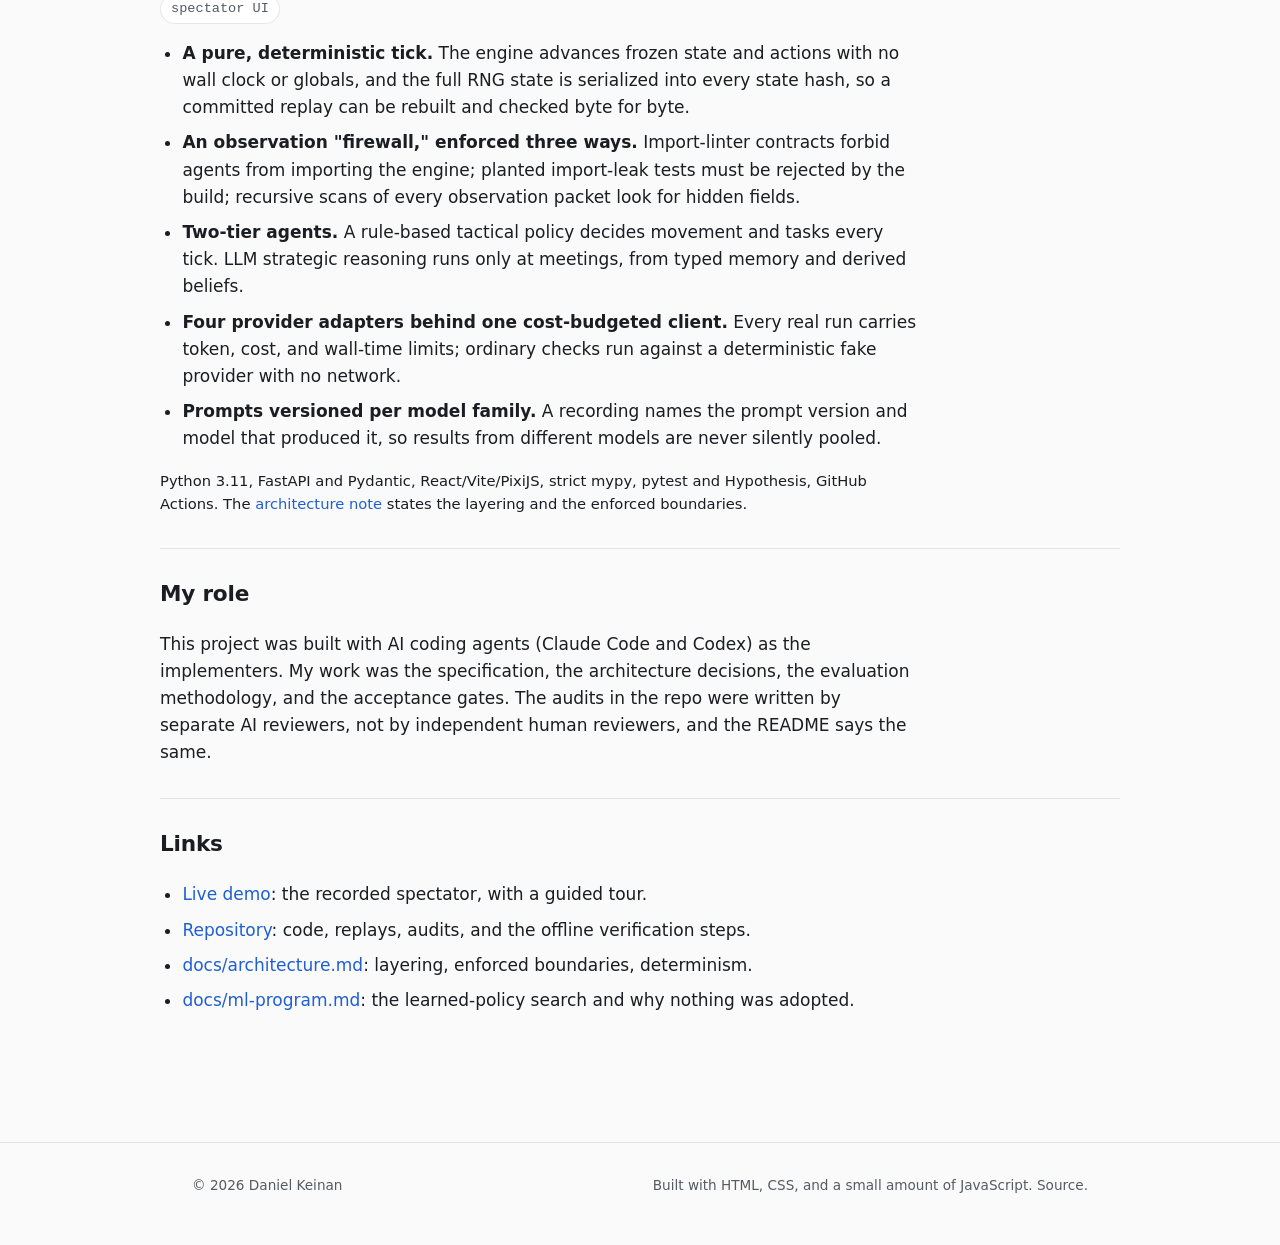
==== commit 488f1772: "Fix the About chronology; shorten the AiLibi role note; trim one skill label - About opened with "I " ====
--- a/work/ailibi/index.html
+++ b/work/ailibi/index.html
@@ -100,7 +100,7 @@
     <section class="page-section" aria-labelledby="role-title">
       <h2 id="role-title">My role</h2>
       <div class="prose">
-        <p>This project was built with AI coding agents (Claude Code and Codex) as the implementers. My work was the specification, the architecture decisions, the evaluation methodology, and the acceptance gates — deciding what counts as done and refusing to ship what didn't clear the bar. I did not hand-write the production code. The audits in the repo were written by separate AI reviewers, not by independent human reviewers, and the README says the same.</p>
+        <p>This project was built with AI coding agents (Claude Code and Codex) as the implementers. My work was the specification, the architecture decisions, the evaluation methodology, and the acceptance gates. The audits in the repo were written by separate AI reviewers, not by independent human reviewers, and the README says the same.</p>
       </div>
     </section>
 
